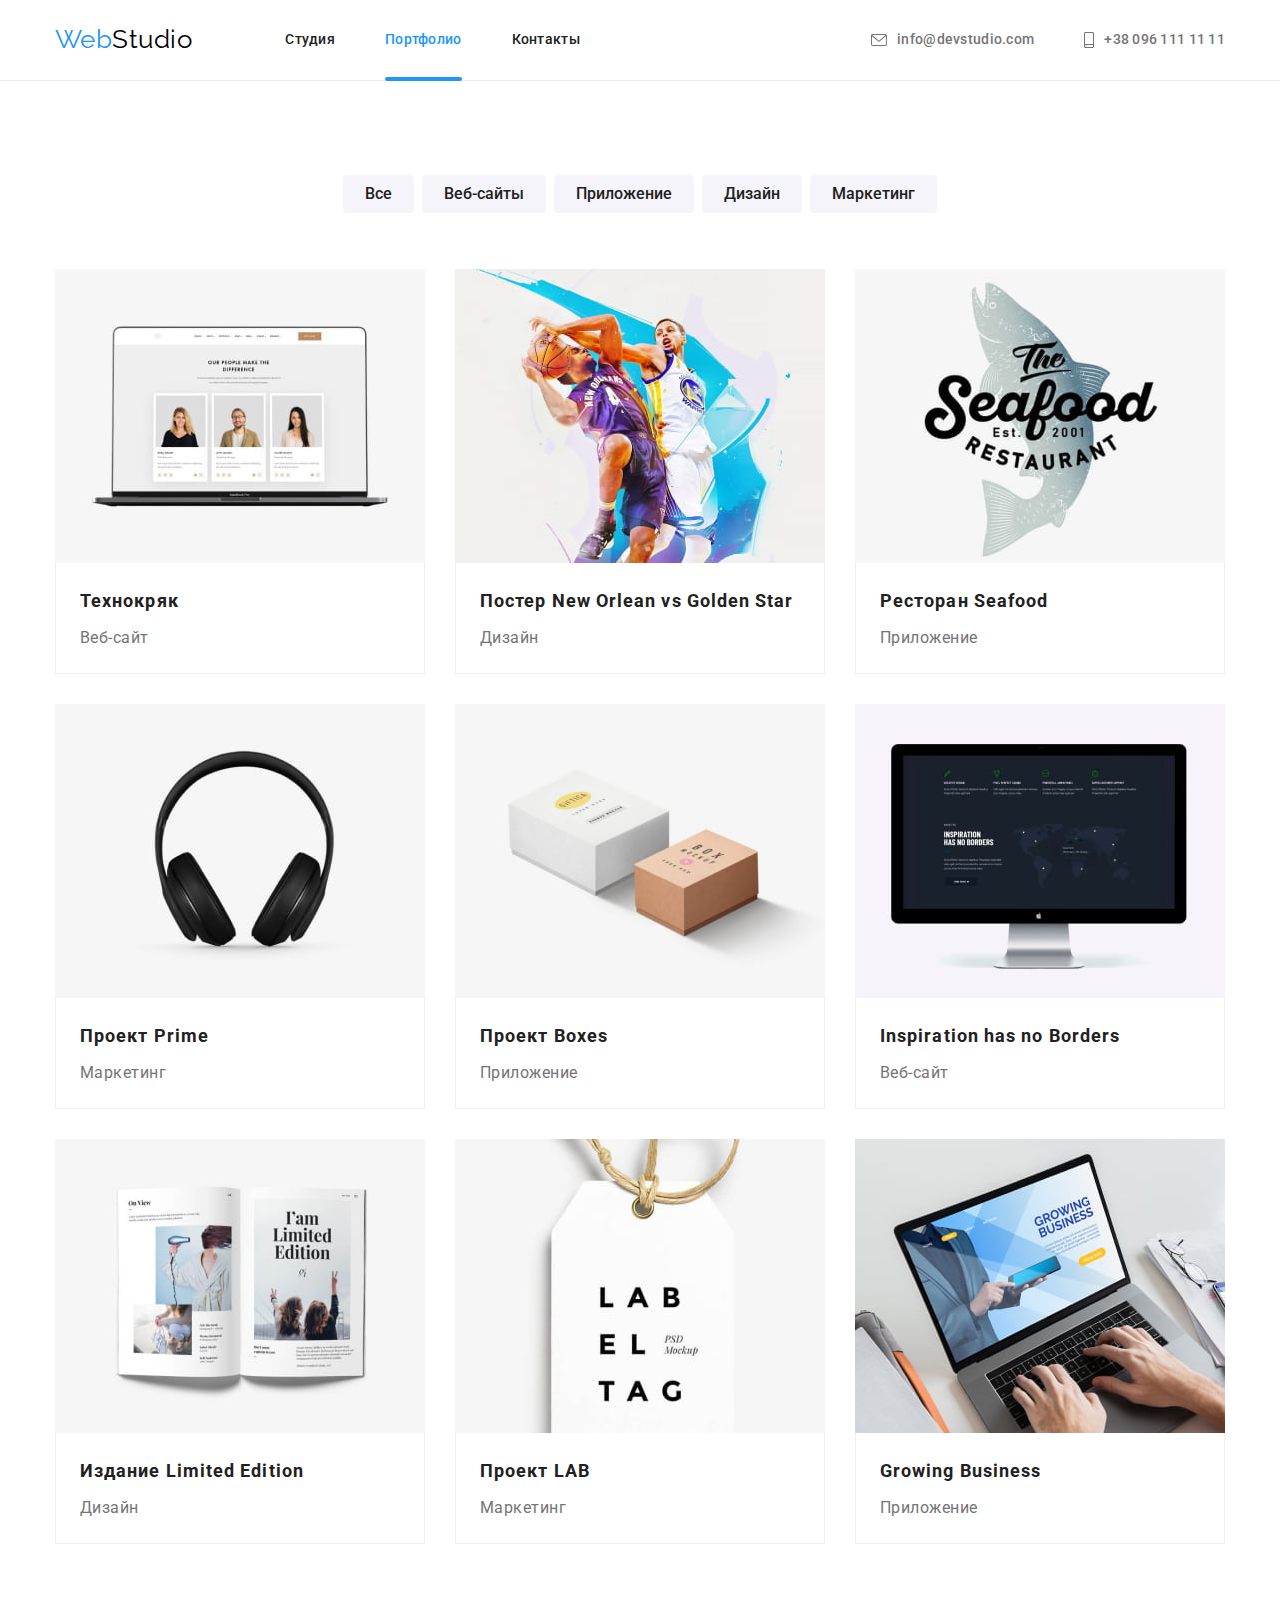
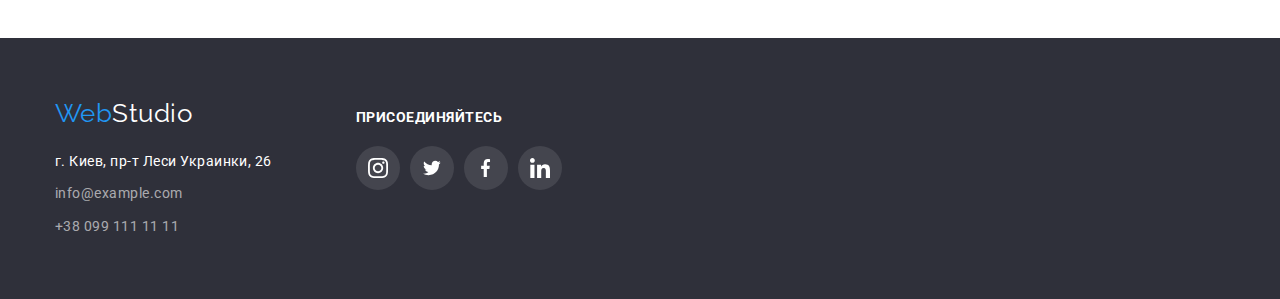
==== portfolio.html @ 3621c743 "Initial commit" ====
<!DOCTYPE html>
<html lang="ru">
<head>
  <meta charset="UTF-8">
  <meta name="viewport" content="width=device-width, initial-scale=1.0">
  <link href="https://fonts.googleapis.com/css2?family=Raleway:wght@700&family=Roboto:wght@400;500;700;900&display=swap" rel="stylesheet">
  <link rel="stylesheet" href="https://cdnjs.cloudflare.com/ajax/libs/modern-normalize/1.0.0/modern-normalize.min.css">
  <link rel="stylesheet" href="./css/style.css">
  <title>Портфолио</title>
</head>
<body>
  <!-- Шапка -->
  <header>
    <div class="container navigation">
      <nav class="navigation">
        <a href="./index.html" class="logo"><span class="logob">Web</span>Studio</a>

        <ul class="site-nav">
          <li class="item">
            <a href="./index.html" class="link">Студия</a>
          </li>
          <li class="item">
            <a href="./portfolio.html" class="link link-current">Портфолио</a>
          </li>
          <li class="item">
            <a href="" class="link">Контакты</a>
          </li>
        </ul>
      </nav>

      <ul class="site-info">
        <li class="item">
          <a href="mailto:info@devstudio.com" class="link link-contacts">
            <svg class="icon" width="16" height="12">
              <use href="./image/studio/sprite.svg#icon-envelope"></use>
            </svg>
            info@devstudio.com
          </a>
        </li>
        <li class="item">
          <a href="tel:+380961111111" class="link link-contacts">
            <svg class="icon" width="10" height="16">
              <use href="./image/studio/sprite.svg#icon-smartphone"></use>
            </svg>
            +38 096 111 11 11
          </a>
        </li>
      </ul>
    </div>
  </header>

  <!-- Основа -->
  <main>
    <!-- <h1>Портфолио</h1> -->
    <section class="portfolio">
      <div class="container">
        <ul class="filter">
          <li class="item"><button type="button">Все</button></li>
          <li class="item"><button type="button">Веб-сайты</button></li>
          <li class="item"><button type="button">Приложение</button></li>
          <li class="item"><button type="button">Дизайн</button></li>
          <li class="item"><button type="button">Маркетинг</button></li>
        </ul>

        <ul class="content">
          <li class="item">
            <a href="" class="content-link">
              <div class="overlay">
                <img src="./image/portfolio/portfolio-img1.jpg" alt="Веб-сайт">
                <p class="overlay-text">Технокряк это современная площадка распространения коронавируса. Компании используют эту платформу для цифрового шпионажа и атак на защищённые сервера конкурентов.</p>
              </div>
              <div class="card-description">
                <h2 class="description">Технокряк</h2>
                <p class="class">Веб-сайт</p>
              </div>
            </a>
          </li>
          <li class="item">
            <a href="" class="content-link">
              <div class="overlay">
                <img src="./image/portfolio/portfolio-img2.jpg" alt="Дизайн">
                <p class="overlay-text">Технокряк это современная площадка распространения коронавируса. Компании используют эту платформу для цифрового шпионажа и атак на защищённые сервера конкурентов.</p>
              </div>

              <div class="card-description">
                <h2 class="description">Постер New Orlean vs Golden Star</h2>
                <p class="class">Дизайн</p>
              </div>
            </a>
          </li>
          <li class="item">
            <a href="" class="content-link">
              <div class="overlay">
                <img src="./image/portfolio/portfolio-img3.jpg" alt="Приложение">
                <p class="overlay-text">Технокряк это современная площадка распространения коронавируса. Компании используют эту платформу для цифрового шпионажа и атак на защищённые сервера конкурентов.</p>
              </div>

              <div class="card-description">
                <h2 class="description">Ресторан Seafood</h2>
                <p class="class">Приложение</p>
              </div>
            </a>
          </li>
          <li class="item">
            <a href="" class="content-link">
              <div class="overlay">
                <img src="./image/portfolio/portfolio-img4.jpg" alt="Маркетинг">
                <p class="overlay-text">Технокряк это современная площадка распространения коронавируса. Компании используют эту платформу для цифрового шпионажа и атак на защищённые сервера конкурентов.</p>
              </div>

              <div class="card-description">
                <h2 class="description">Проект Prime</h2>
                <p class="class">Маркетинг</p>
              </div>
            </a>
          </li>
          <li class="item">
            <a href="" class="content-link">
              <div class="overlay">
                <img src="./image/portfolio/portfolio-img5.jpg" alt="Приложение">
                <p class="overlay-text">Технокряк это современная площадка распространения коронавируса. Компании используют эту платформу для цифрового шпионажа и атак на защищённые сервера конкурентов.</p>
              </div>

              <div class="card-description">
                <h2 class="description">Проект Boxes</h2>
                <p class="class">Приложение</p>
              </div>
            </a>
          </li>
          <li class="item">
            <a href="" class="content-link">
              <div class="overlay">
                <img src="./image/portfolio/portfolio-img6.jpg" alt="Веб-сайт">
                <p class="overlay-text">Технокряк это современная площадка распространения коронавируса. Компании используют эту платформу для цифрового шпионажа и атак на защищённые сервера конкурентов.</p>
              </div>

              <div class="card-description">
                <h2 class="description">Inspiration has no Borders</h2>
                <p class="class">Веб-сайт</p>
              </div>
            </a>
          </li>
          <li class="item">
            <a href="" class="content-link">
              <div class="overlay">
                <img src="./image/portfolio/portfolio-img7.jpg" alt="Дизайн">
                <p class="overlay-text">Технокряк это современная площадка распространения коронавируса. Компании используют эту платформу для цифрового шпионажа и атак на защищённые сервера конкурентов.</p>
              </div>

              <div class="card-description">
                <h2 class="description">Издание Limited Edition</h2>
                <p class="class">Дизайн</p>
              </div>
            </a>
          </li>
          <li class="item">
            <a href="" class="content-link">
              <div class="overlay">
                <img src="./image/portfolio/portfolio-img8.jpg" alt="Маркетинг">
                <p class="overlay-text">Технокряк это современная площадка распространения коронавируса. Компании используют эту платформу для цифрового шпионажа и атак на защищённые сервера конкурентов.</p>
              </div>

              <div class="card-description">
                <h2 class="description">Проект LAB</h2>
                <p class="class">Маркетинг</p>
              </div>
            </a>
          </li>
          <li class="item">
            <a href="" class="content-link">
              <div class="overlay">
                <img src="./image/portfolio/portfolio-img9.jpg" alt="Приложение">
                <p class="overlay-text">Технокряк это современная площадка распространения коронавируса. Компании используют эту платформу для цифрового шпионажа и атак на защищённые сервера конкурентов.</p>
              </div>

              <div class="card-description">
                <h2 class="description">Growing Business</h2>
                <p class="class">Приложение</p>
              </div>
            </a>
          </li>
        </ul>
      </div>
    </section>
  </main>

  <!-- Подвал -->
  <footer>
    <div class="container">
      <div class="address-container">
        <a href="./index.html" class="logow"><span class="logob">Web</span>Studio</a>

        <address>
          <ul class="contacts">
            <li class="address-item">
              <p class="adress">г. Киев, пр-т Леси Украинки, 26</p>
            </li>
            <li class="address-item">
              <p class="link-contacts">info@example.com</p>
            </li>
            <li class="address-item">
              <p class="link-contacts">+38 099 111 11 11</p>
            </li>
          </ul>
        </address>
      </div>

      <div class="social-links-container">
        <p>присоединяйтесь</p>
        <ul class="social-link-list">
          <li class="social-item">
            <a href="" class="social-link">
              <svg width="20" height="20">
                <use href="./image/studio/sprite.svg#icon-instagram"></use>
              </svg>
            </a>
          </li>
          <li class="social-item">
            <a href="" class="social-link">
              <svg width="20" height="16">
                <use href="./image/studio/sprite.svg#icon-twitter"></use>
              </svg>
            </a>
          </li>
          <li class="social-item">
            <a href="" class="social-link">
              <svg width="10" height="20">
                <use href="./image/studio/sprite.svg#icon-facebook"></use>
              </svg>
            </a>
          </li>
          <li class="social-item">
            <a href="" class="social-link">
              <svg width="20" height="20">
                <use href="./image/studio/sprite.svg#icon-linkedin"></use>
              </svg>
            </a>
          </li>
        </ul>
      </div>
    </div>
  </footer>
</body>
</html>
---- css/style.css ----
/* Макросики */
:root {
  --primary-text-color: #212121;
  --secondary-text-color: #757575;
  --hover-nav-color: #2196f3;
  --hover-button-color: #2196f3;
  --hover-button-text-color: #ffffff;
  --icons-color: #afb1b8;
  --hover-social-icons-color: #ffffff;
  --transition-parameter: 250ms cubic-bezier(0.4, 0, 0.2, 1);
}

/* Тельце */
body {
  color: var(--primary-text-color);
  background-color: #ffffff;
  font-family: 'Roboto', sans-serif;
  letter-spacing: 0.03em;
}

/* Обнуление */
ul {
  list-style: none;
  padding: 0;
  margin-top: 0px;
  margin-bottom: 0px;
}

a {
  text-decoration: none;
  color: inherit;
}

p,
h1,
h2,
h3 {
  margin-top: 0;
  margin-bottom: 0;
}

button {
  font-family: inherit;
  cursor: pointer;
}

img {
  display: block;
}

.visually-hidden {
  position: absolute;
  width: 1px;
  height: 1px;
  margin: -1px;
  border: 0;
  padding: 0;
  white-space: nowrap;
  clip-path: inset(100%);
  clip: rect(0 0 0 0);
  overflow: hidden;
}

/* Общая рамка */
.container {
  margin-left: auto;
  margin-right: auto;
  width: 1200px;
  padding-left: 15px;
  padding-right: 15px;

  /* outline: 1px solid tomato; */
}

/*! HEADER */
/* Лого */
header {
  border-bottom: 1px solid #ececec;
}

.logo {
  color: #000000;
  font-family: 'Raleway', sans-serif;
  font-size: 26px;
  line-height: 1.2;
}

.logow {
  color: #ffffff;
  font-family: 'Raleway', sans-serif;
  font-size: 26px;
  line-height: 1.2;
}

.logob {
  color: var(--hover-nav-color);
}

/* Навигация */
.container.navigation {
  display: flex;
  height: 80px;
}

.navigation {
  display: flex;
  align-items: center;
}

.site-nav {
  display: flex;
  margin-left: 93px;
}

.navigation .link {
  display: block;
  padding: 32px 0;
}

.site-nav .item {
  position: relative;
}

.site-nav .item:not(:last-child) {
  margin-right: 50px;
}

.site-nav .link::after {
  content: '';

  display: block;
  width: 0;
  height: 4px;

  position: absolute;
  bottom: -1px;
  right: 0;

  background: var(--hover-nav-color);
  border-radius: 2px;

  transition: width var(--transition-parameter);
}

.site-nav .link:hover::after,
.site-nav .link:focus::after {
  width: 100%;
  left: 0;
}

.site-info {
  display: flex;
  margin-left: auto;
  align-items: center;
}

.site-info .link {
  display: flex;
  align-items: center;
}

.site-info .item:not(:last-child) {
  margin-right: 50px;
}

.site-info .icon {
  margin-right: 10px;
  fill: currentColor;
}

/* Ссылки и взаимодействие с ними */
.link {
  color: var(--primary-text-color);
  font-weight: 500;
  font-size: 14px;
  line-height: 1.14;
  letter-spacing: 0.02em;

  transition: color var(--transition-parameter);
}

.link-contacts {
  color: var(--secondary-text-color);
}

.link:hover,
.link:focus,
.link-current {
  color: var(--hover-nav-color);
}

.site-nav .link-current::after {
  content: '';

  display: block;
  width: 100%;
  height: 4px;

  position: absolute;
  bottom: -1px;
  right: 0;

  background: var(--hover-nav-color);
  border-radius: 2px;
}

/*! MAIN INDEX */
/* Герой */
.hero {
  color: #ffffff;
  max-width: 1600px;
  margin-left: auto;
  margin-right: auto;
  background-color: #2f303a;
  background-image: linear-gradient(
      to right,
      rgba(47, 48, 58, 0.4),
      rgba(47, 48, 58, 0.4)
    ),
    url('../image/studio/bg-hero-img.jpg');
  background-repeat: no-repeat;
  background-position: center;
  background-size: cover;
  letter-spacing: 0.06em;
  text-align: center;
  padding-top: 200px;
  padding-bottom: 200px;
}

.hero h1 {
  margin-bottom: 30px;
  text-align: center;
  text-transform: uppercase;
  font-weight: 900;
  font-size: 44px;
  line-height: 1.36;
  width: 675px;
  margin: 0 auto 30px;
}

.hero button {
  display: inline-block;
  padding: 10px 32px;
  text-align: center;

  color: #ffffff;
  background-color: var(--hover-nav-color);
  font-weight: 700;
  font-size: 16px;
  line-height: 1.88;
  cursor: pointer;

  border: none;
  border-radius: 4px;
  box-shadow: 0px 4px 4px rgba(0, 0, 0, 0.15);
  transition: background-color var(--transition-parameter),
    color var(--transition-parameter);
}

.hero button:hover {
  color: #000000;
  background-color: #fff;
}

/* Особенности */
.feature {
  padding-top: 94px;
  padding-bottom: 94px;
}

.feature-list {
  display: flex;
}

.feature-list .item {
  width: 270px;
}

.feature-list .item:not(:last-child) {
  margin-right: 30px;
}

.feature-icon {
  display: flex;
  justify-content: center;
  align-items: center;
  margin-bottom: 30px;
  width: 270px;
  height: 120px;
  background-color: #f5f4fa;
  border-radius: 4px;
}

.feature h3 {
  margin-bottom: 10px;
  font-size: 14px;
  line-height: 1.14;
  text-transform: uppercase;
}

.feature p {
  color: var(--secondary-text-color);
  font-size: 14px;
  line-height: 1.71;
}

/* Чем мы занимаемся */
.employment {
  padding-bottom: 94px;
}

.employment h2 {
  text-align: center;
  font-size: 36px;
  line-height: 1.17;
  margin-bottom: 50px;
}

.employment-list {
  display: flex;
}

.employment-list .item:not(:last-child) {
  margin-right: 30px;
}

.employment .item {
  position: relative;
}

.employment p {
  display: flex;
  justify-content: center;
  align-items: center;
  position: absolute;
  bottom: 0;
  right: 0;
  height: 70px;
  width: 100%;
  font-weight: 700;
  color: #fff;
  font-size: 14px;
  line-height: 1.14;
  text-transform: uppercase;
  background: rgba(47, 48, 58, 0.8);
}

/* Наша команда */
.team {
  text-align: center;
  background-color: #f5f4fa;
  padding-top: 94px;
  padding-bottom: 94px;
}

.team h2 {
  text-align: center;
  font-size: 36px;
  line-height: 1.17;
  margin-bottom: 50px;
}

.team-list {
  display: flex;
}

.team-list .item:not(:last-child) {
  margin-right: 30px;
}

.team-list .item {
  background: #ffffff;
  box-shadow: 0px 1px 3px rgba(0, 0, 0, 0.12), 0px 1px 1px rgba(0, 0, 0, 0.14),
    0px 2px 1px rgba(0, 0, 0, 0.2);
  border-radius: 0px 0px 4px 4px;
}

.team-description {
  padding: 30px 0px;
  margin: 0 10px;
}

.team h3 {
  font-weight: 500;
  font-size: 16px;
  line-height: 1.19;
  margin-bottom: 10px;
}

.team p {
  color: var(--secondary-text-color);
  font-size: 16px;
  line-height: 1.19;
  margin-bottom: 16px;
}

.team-link-list {
  display: flex;
  justify-content: center;
  align-items: center;
  width: 206px;
  height: 44px;
  margin: 0 22px;
}

.team-link-list .link-item:not(:last-child) {
  margin-right: 10px;
}

.team-link {
  display: flex;
  justify-content: center;
  align-items: center;

  width: 44px;
  height: 44px;
  border-radius: 50%;
  fill: var(--icons-color);

  transition: background-color var(--transition-parameter),
    fill var(--transition-parameter), transform var(--transition-parameter);
}

.team-link:hover,
.team-link:focus {
  background-color: var(--hover-nav-color);
  fill: var(--hover-social-icons-color);
  transform: scale(1.25);
}

/* Постоянные клиенты */
.regular-customers {
  padding-top: 94px;
  padding-bottom: 94px;
}

.regular-customers h2 {
  font-size: 36px;
  line-height: 1.17;
  text-align: center;
  margin-bottom: 50px;
}

.customers {
  display: flex;
}

.customers .item:not(:last-child) {
  margin-right: 30px;
}

.customers-link {
  display: flex;
  justify-content: center;
  align-items: center;

  width: 170px;
  height: 90px;
  border: 1px solid var(--icons-color);
  border-radius: 4px;
  fill: var(--icons-color);
  transition: background-color var(--transition-parameter),
    fill var(--transition-parameter), transform var(--transition-parameter);
}

.customers-link:hover,
.customers-link:focus {
  fill: currentColor;
  border-color: var(--hover-nav-color);
  transform: scale(1.25);
}

/*! FOOTER */
/* Футер */
footer {
  background-color: #2f303a;
  color: #ffffff;
  padding: 60px 0px;
}

footer .container {
  display: flex;
}

/* Адресс */
.address-container {
  min-width: 231px;
  margin-right: 70px;
}

address {
  font-style: normal;
  margin-top: 20px;
}

.contacts {
  font-size: 14px;
  line-height: 1.71;
}

.contacts .link-contacts {
  color: rgba(255, 255, 255, 0.6);
  font-size: 14px;
  line-height: 1.71;
}

.contacts .address-item:not(:last-child) {
  margin-bottom: 9px;
}

/* Социальные ссылки */
.social-links-container p {
  font-size: 14px;
  line-height: 1.14;
  font-weight: bold;
  text-transform: uppercase;
  margin-top: 12px;
  margin-bottom: 20px;
}

.social-link-list {
  display: flex;
  width: 206px;
  height: 44px;
}

.social-link-list .social-item:not(:last-child) {
  margin-right: 10px;
}

.social-link {
  display: flex;
  justify-content: center;
  align-items: center;
  width: 44px;
  height: 44px;
  border-radius: 50%;
  fill: #ffffff;
  background-color: rgba(255, 255, 255, 0.1);
  transition: background-color var(--transition-parameter),
    fill var(--transition-parameter), transform var(--transition-parameter);
}

.social-link:hover,
.social-link:focus {
  background-color: var(--hover-nav-color);
  fill: var(--hover-social-icons-color);
  transform: scale(1.25);
}

/*! Модальное окно */
.backdrop {
  position: fixed;
  top: 0;
  left: 0;
  width: 100%;
  height: 100%;
  background: rgba(0, 0, 0, 0.1);

  opacity: 1;
  transition: opacity var(--transition-parameter);
}

.backdrop.is-hidden {
  opacity: 0;
  pointer-events: none;
}

.backdrop.is-hidden .modal {
  transform: translate(-50%, -50%) rotate(90deg) scale(0.1);
}

.modal {
  position: absolute;
  top: 50%;
  left: 50%;

  min-width: 528px;
  min-height: 581px;
  background-color: #ffffff;
  box-shadow: 0px 1px 3px rgba(0, 0, 0, 0.12), 0px 1px 1px rgba(0, 0, 0, 0.14),
    0px 2px 1px rgba(0, 0, 0, 0.2);
  border-radius: 4px;

  transform: translate(-50%, -50%) scale(1);
  transition: transform var(--transition-parameter);
}

.button-close {
  position: absolute;
  top: 8px;
  right: 8px;

  display: flex;
  justify-content: center;
  align-items: center;

  width: 30px;
  height: 30px;
  background: #ffffff;
  border: 1px solid rgba(0, 0, 0, 0.1);
  border-radius: 50%;
  fill: currentColor;
  cursor: pointer;

  transition: fill var(--transition-parameter),
    scale var(--transition-parameter);
}

.button-close:hover,
.button-close:focus {
  fill: var(--hover-nav-color);
  transform: scale(1.05);
}

/*! MAIN PORTFOLIO */
/* Кнопки фильтра портфолио */
.portfolio {
  padding-top: 94px;
  padding-bottom: 94px;
}

.filter {
  display: flex;
  margin-bottom: 56px;
  justify-content: center;
}

.filter button {
  color: var(--primary-text-color);
  background-color: #f5f4fa;
  border: none;
  border-radius: 4px;
  font-weight: 500;
  font-size: 16px;
  line-height: 1.63;
  padding: 6px 22px;

  transition: background-color var(--transition-parameter),
    color var(--transition-parameter), box-shadow var(--transition-parameter);
}

.filter .item:not(:last-child) {
  margin-right: 8px;
}

.filter button:hover,
.filter button:focus {
  color: #ffffff;
  background-color: var(--hover-nav-color);
  border: none;
  box-shadow: 0px 3px 1px rgba(0, 0, 0, 0.1), 0px 1px 2px rgba(0, 0, 0, 0.08),
    0px 2px 2px rgba(0, 0, 0, 0.12);
}

/* Портфолио */
.content {
  display: flex;
  flex-wrap: wrap;
}

.content .item {
  position: relative;
  min-width: 370px;
}

.content .item:not(:nth-child(3n)) {
  margin-right: 30px;
}

.content .item:not(:nth-last-child(-n + 3)) {
  margin-bottom: 30px;
}

.content .item:hover,
.content .item:focus {
  box-shadow: 0px 1px 1px rgba(0, 0, 0, 0.12), 0px 4px 4px rgba(0, 0, 0, 0.06),
    1px 4px 6px rgba(0, 0, 0, 0.16);
}

.content .overlay {
  position: relative;
  overflow: hidden;
}

.content .overlay-text {
  position: absolute;
  top: 0;
  left: 0;

  width: 100%;
  height: 100%;
  padding: 63px 24px;
  background-color: rgba(33, 150, 243, 0.9);

  color: #ffffff;
  font-size: 18px;
  line-height: 1.56;

  opacity: 0;
  transition: transform var(--transition-parameter),
    opacity var(--transition-parameter);
  transform: translateY(100%);
}

.content-link:hover .overlay-text,
.content-link:focus .overlay-text {
  opacity: 1;
  transform: translateY(0%);
}

.content .card-description {
  background: #ffffff;
  border: 1px solid #eeeeee;
  border-top: 0px;
  padding: 20px 24px;
  max-width: 370px;
}

.content .description {
  letter-spacing: 0.06em;
  font-size: 18px;
  line-height: 2;
  margin-bottom: 4px;
}

.content .class {
  color: var(--secondary-text-color);
  font-size: 16px;
  line-height: 1.88;
}
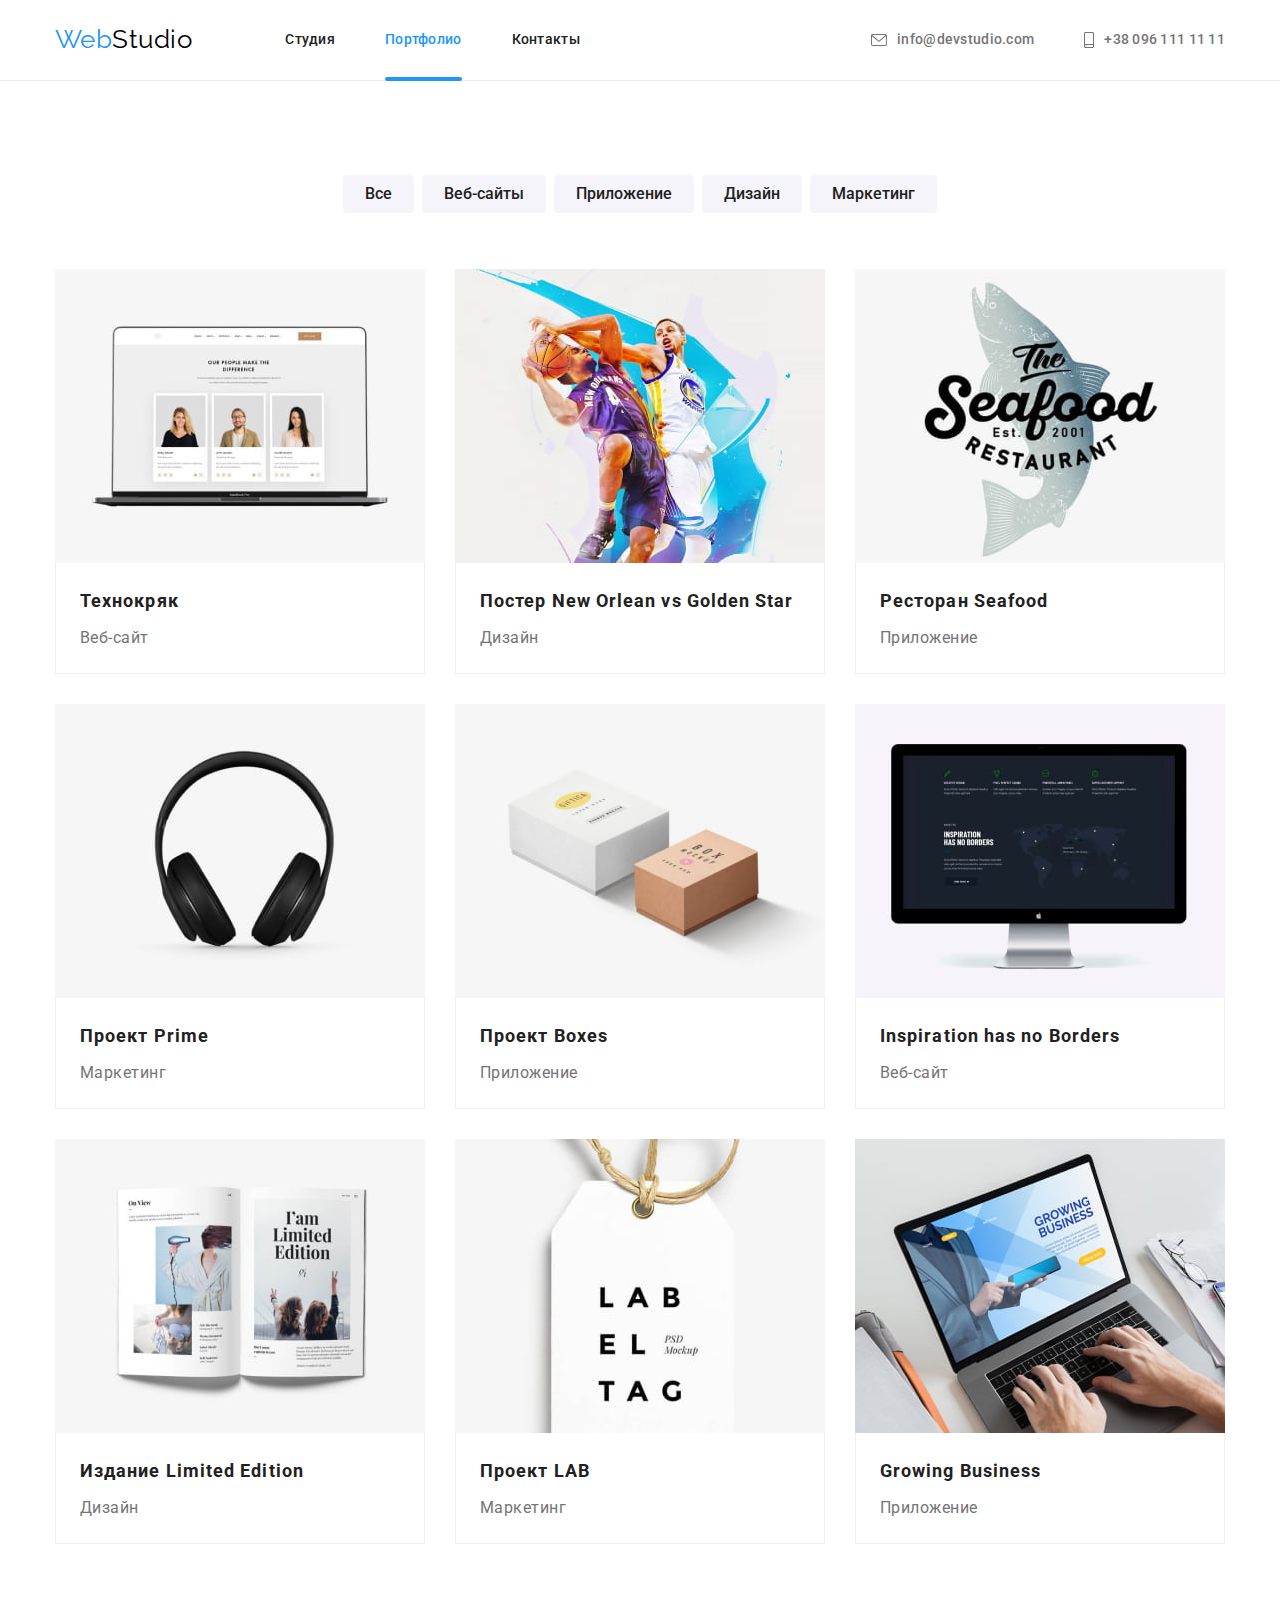
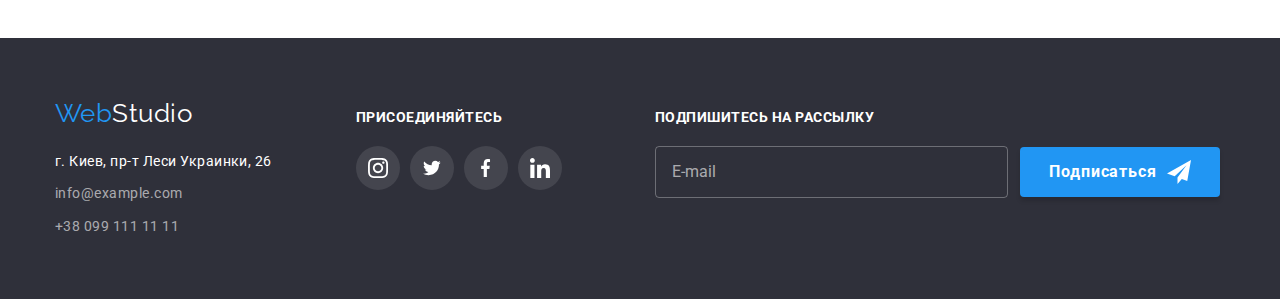
==== commit 4b3716dc: "Испр. ошибки, добавлена форма подписки и переходы" ====
--- a/portfolio.html
+++ b/portfolio.html
@@ -238,6 +238,19 @@
           </li>
         </ul>
       </div>
+
+      <div class="subscribe-container">
+        <p>подпишитесь на рассылку</p>
+        <form class="subscribe-form" action="">
+          <input type="email" name="email" placeholder="E-mail">
+
+          <button class="button-subscribe" type="submit">Подписаться
+            <svg class="subscribe-icon" width="24" height="24">
+              <use href="./image/studio/sprite.svg#icon-send"></use>
+            </svg>
+          </button>
+        </form>
+      </div>
     </div>
   </footer>
 </body>
--- a/css/style.css
+++ b/css/style.css
@@ -257,7 +257,8 @@
     color var(--transition-parameter);
 }
 
-.hero button:hover {
+.hero button:hover,
+.hero button:focus {
   color: #000000;
   background-color: #fff;
 }
@@ -509,13 +510,19 @@
 }
 
 /* Социальные ссылки */
+.social-links-container {
+  min-width: 206px;
+  margin-right: 93px;
+}
+
 .social-links-container p {
-  font-size: 14px;
-  line-height: 1.14;
-  font-weight: bold;
-  text-transform: uppercase;
   margin-top: 12px;
   margin-bottom: 20px;
+
+  font-size: 14px;
+  line-height: 1.14;
+  font-weight: 700;
+  text-transform: uppercase;
 }
 
 .social-link-list {
@@ -548,6 +555,82 @@
   transform: scale(1.25);
 }
 
+/* Подписка */
+.subscribe-container {
+  min-width: 570px;
+}
+
+.subscribe-container p {
+  margin-top: 12px;
+  margin-bottom: 20px;
+
+  font-weight: 700;
+  font-size: 14px;
+  line-height: 1.14;
+  text-transform: uppercase;
+}
+
+.subscribe-form {
+  display: flex;
+  align-items: center;
+}
+
+.subscribe-form input {
+  width: 353px;
+  margin-right: 12px;
+  padding: 15px 16px;
+
+  font-size: 16px;
+  line-height: 1.25;
+  color: rgba(255, 255, 255, 0.6);
+  cursor: pointer;
+
+  background-color: transparent;
+  border: 1px solid rgba(255, 255, 255, 0.3);
+  border-radius: 4px;
+}
+
+.subscribe-form input::placeholder {
+  font-size: 16px;
+  line-height: 1.25;
+  color: rgba(255, 255, 255, 0.6);
+}
+
+.button-subscribe {
+  display: flex;
+  justify-content: center;
+  align-items: center;
+
+  width: 200px;
+  height: 50px;
+  padding: 10px 28px;
+
+  font-weight: 700;
+  font-size: 16px;
+  line-height: 1.88;
+  letter-spacing: 0.06em;
+  text-align: center;
+  fill: currentColor;
+
+  color: #ffffff;
+  background: #2196f3;
+  box-shadow: 0px 4px 4px rgba(0, 0, 0, 0.15);
+  border: none;
+  border-radius: 4px;
+
+  transition: color var(--transition-parameter),
+    background var(--transition-parameter), fill var(--transition-parameter);
+}
+
+.button-subscribe:hover,
+.button-subscribe:focus {
+  color: #000000;
+  background-color: #ffffff;
+}
+
+.subscribe-icon {
+  margin-left: 10px;
+}
 /*! Модальное окно */
 .backdrop {
   position: fixed;
@@ -570,6 +653,7 @@
   transform: translate(-50%, -50%) rotate(90deg) scale(0.1);
 }
 
+/* Внутренности модалки */
 .modal {
   position: absolute;
   top: 50%;
@@ -584,6 +668,12 @@
 
   transform: translate(-50%, -50%) scale(1);
   transition: transform var(--transition-parameter);
+}
+
+.modal-form {
+  display: flex;
+  flex-direction: column;
+  padding: 40px;
 }
 
 .button-close {
@@ -613,6 +703,144 @@
   transform: scale(1.05);
 }
 
+.modal-form p {
+  margin-bottom: 12px;
+
+  font-weight: 700;
+  font-size: 20px;
+  line-height: 1.15;
+  text-align: center;
+}
+
+.modal-form .input-container {
+  display: flex;
+  flex-direction: column;
+
+  position: relative;
+  margin-bottom: 10px;
+}
+
+.modal-form .form-label {
+  margin-bottom: 4px;
+
+  color: #757575;
+  font-size: 12px;
+  line-height: 1.17;
+  letter-spacing: 0.01em;
+}
+
+.modal-form .form-input {
+  position: relative;
+  padding: 11px 12px 11px 42px;
+
+  border: 1px solid rgba(33, 33, 33, 0.2);
+  border-radius: 4px;
+  cursor: pointer;
+
+  font-size: 14px;
+  line-height: 1.14;
+  letter-spacing: 0.01em;
+
+  transition: border var(--transition-parameter);
+}
+
+.modal-icon {
+  position: absolute;
+  top: 50%;
+  left: 12px;
+
+  fill: currentColor;
+
+  transition: fill var(--transition-parameter);
+}
+
+.modal-form .form-input:focus .modal-form textarea:focus {
+  border: 1px solid var(--hover-button-color);
+  outline: none;
+}
+
+.modal-form .form-input:focus ~ .modal-icon {
+  fill: var(--hover-button-color);
+}
+
+.modal-form textarea {
+  height: 120px;
+  resize: none;
+  padding: 12px 16px;
+  margin-bottom: 20px;
+
+  border: 1px solid rgba(33, 33, 33, 0.2);
+  border-radius: 4px;
+  cursor: pointer;
+
+  font-size: 14px;
+  line-height: 1.14;
+  letter-spacing: 0.01em;
+}
+
+.input-container.textarea {
+  margin-bottom: 0;
+}
+
+.modal-form textarea::placeholder {
+  font-size: 14px;
+  line-height: 1.14;
+  letter-spacing: 0.01em;
+  color: rgba(117, 117, 117, 0.5);
+}
+
+.input-container.checkbox {
+  display: flex;
+  flex-direction: row;
+  align-items: center;
+
+  margin-left: auto;
+  margin-right: auto;
+  margin-bottom: 30px;
+}
+
+.input-container.checkbox input[type='checkbox'] {
+  margin-right: 8px;
+}
+
+.input-container.checkbox label[for='privacy'] {
+  font-size: 14px;
+  line-height: 1.71;
+
+  color: #757575;
+}
+
+.input-container.checkbox .privacy-link {
+  text-decoration-line: underline;
+  color: #2196f3;
+}
+
+.button-submit {
+  width: 200px;
+  height: 50px;
+  margin-left: auto;
+  margin-right: auto;
+  padding: 10px 55px;
+
+  font-weight: 700;
+  font-size: 16px;
+  line-height: 1.88;
+  letter-spacing: 0.06em;
+  text-align: center;
+
+  color: #ffffff;
+  background: #2196f3;
+  box-shadow: 0px 4px 4px rgba(0, 0, 0, 0.15);
+  border: none;
+  border-radius: 4px;
+
+  transition: background var(--transition-parameter);
+}
+
+.button-submit:hover,
+.button-submit:focus {
+  background: #188ce8;
+}
 /*! MAIN PORTFOLIO */
 /* Кнопки фильтра портфолио */
 .portfolio {
@@ -672,12 +900,6 @@
   margin-bottom: 30px;
 }
 
-.content .item:hover,
-.content .item:focus {
-  box-shadow: 0px 1px 1px rgba(0, 0, 0, 0.12), 0px 4px 4px rgba(0, 0, 0, 0.06),
-    1px 4px 6px rgba(0, 0, 0, 0.16);
-}
-
 .content .overlay {
   position: relative;
   overflow: hidden;
@@ -701,6 +923,16 @@
   transition: transform var(--transition-parameter),
     opacity var(--transition-parameter);
   transform: translateY(100%);
+}
+
+.content-link {
+  display: inline-block;
+}
+
+.content-link:hover,
+.content-link:focus {
+  box-shadow: 0px 1px 1px rgba(0, 0, 0, 0.12), 0px 4px 4px rgba(0, 0, 0, 0.06),
+    1px 4px 6px rgba(0, 0, 0, 0.16);
 }
 
 .content-link:hover .overlay-text,
